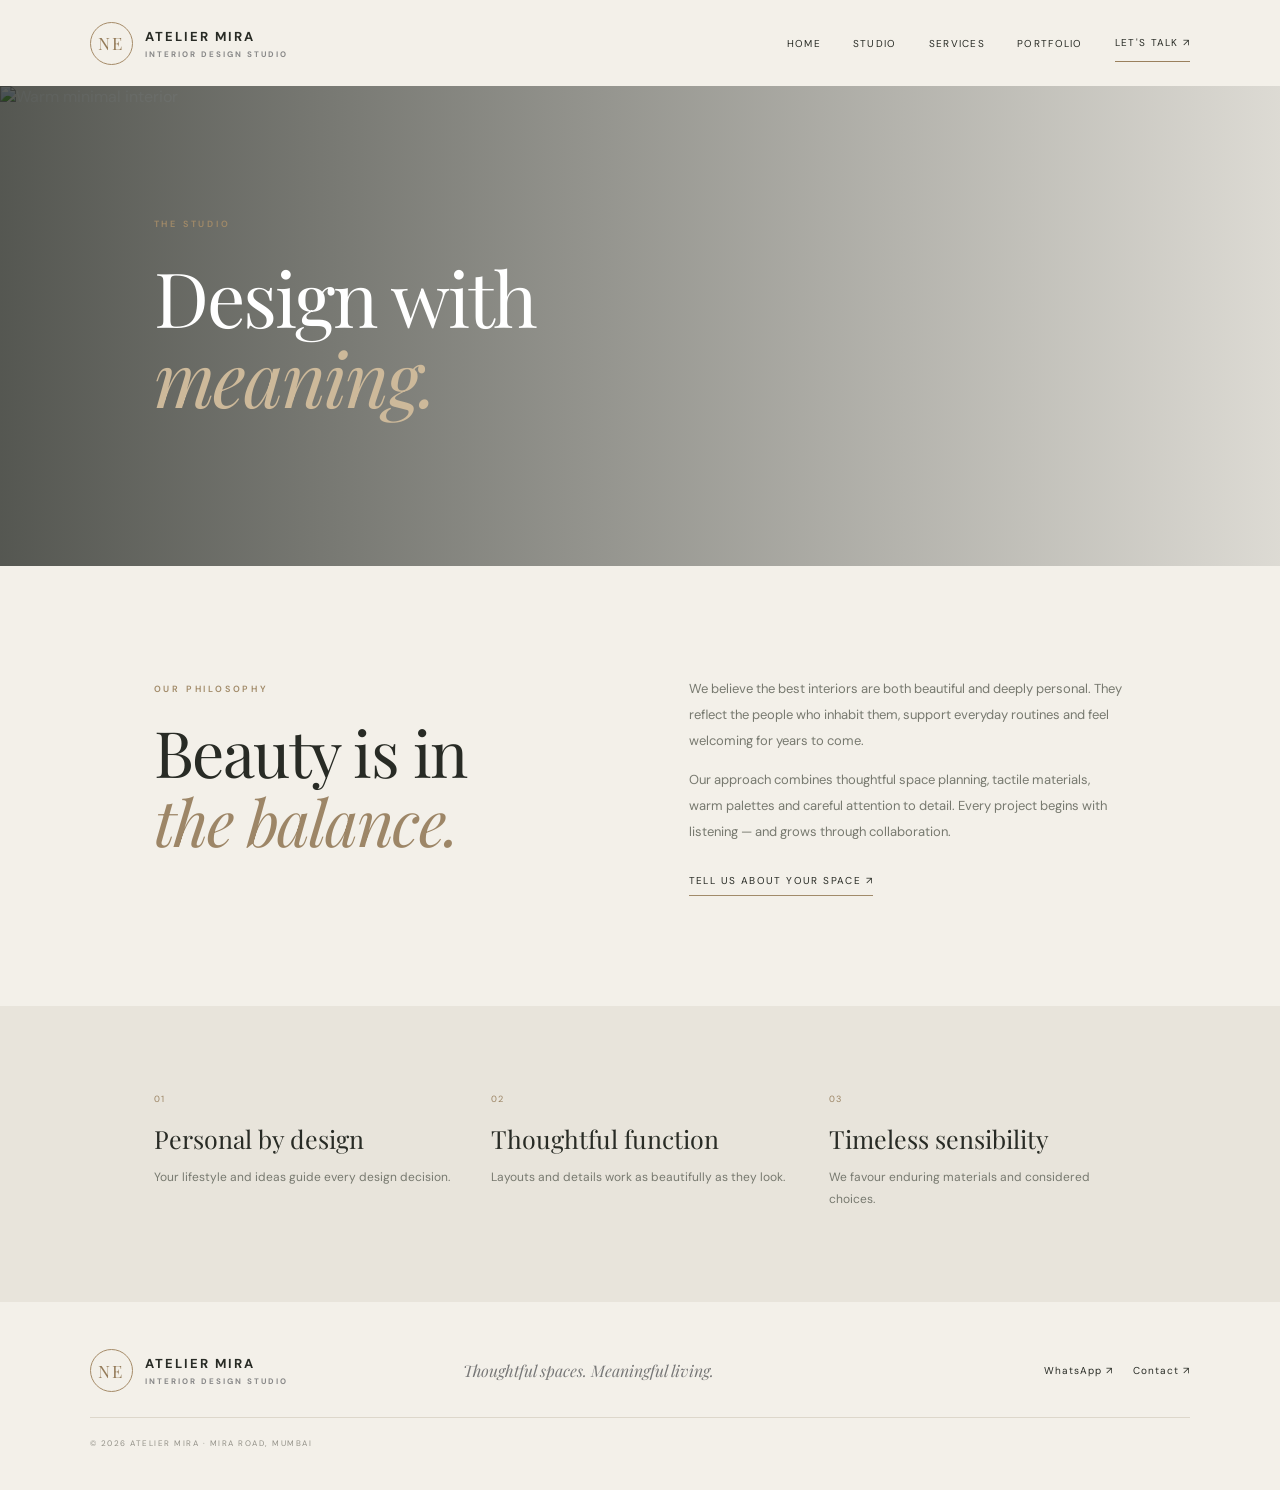
==== about.html @ 62b8bd23 "Add files via upload" ====
<!doctype html><html lang="en"><head><meta charset="UTF-8"><meta name="viewport" content="width=device-width, initial-scale=1"><meta name="description" content="Atelier Mira — luxury interior design in Mira Road, Mumbai."><link rel="preconnect" href="https://fonts.googleapis.com"><link rel="preconnect" href="https://fonts.gstatic.com" crossorigin><link href="https://fonts.googleapis.com/css2?family=DM+Sans:wght@400;500;600;700&family=Playfair+Display:wght@400;500;600&display=swap" rel="stylesheet"><link rel="stylesheet" href="styles.css"><title>Our Studio | Atelier Mira</title></head><body><header class="header"><a class="logo" href="index.html"><span>NE</span><b>ATELIER MIRA<small>INTERIOR DESIGN STUDIO</small></b></a><button class="menu" aria-label="Toggle menu">☰</button><nav><a href="index.html">Home</a><a href="about.html">Studio</a><a href="services.html">Services</a><a href="portfolio.html">Portfolio</a><a class="navbtn" href="contact.html">Let's talk ↗</a></nav></header><section class="pagehero"><img src="https://images.unsplash.com/photo-1600607687939-ce8a6c25118c?auto=format&fit=crop&w=1800&q=85" alt="Warm minimal interior"><div><label class="kicker">THE STUDIO</label><h1>Design with<br><i>meaning.</i></h1></div></section><section class="split wrap"><div><label class="kicker">OUR PHILOSOPHY</label><h2>Beauty is in<br><i>the balance.</i></h2></div><div><p>We believe the best interiors are both beautiful and deeply personal. They reflect the people who inhabit them, support everyday routines and feel welcoming for years to come.</p><p>Our approach combines thoughtful space planning, tactile materials, warm palettes and careful attention to detail. Every project begins with listening — and grows through collaboration.</p><a class="under" href="contact.html">Tell us about your space ↗</a></div></section><section class="values"><div class="wrap valuegrid"><div><span>01</span><h3>Personal by design</h3><p>Your lifestyle and ideas guide every design decision.</p></div><div><span>02</span><h3>Thoughtful function</h3><p>Layouts and details work as beautifully as they look.</p></div><div><span>03</span><h3>Timeless sensibility</h3><p>We favour enduring materials and considered choices.</p></div></div></section><footer><a class="logo" href="index.html"><span>NE</span><b>ATELIER MIRA<small>INTERIOR DESIGN STUDIO</small></b></a><p>Thoughtful spaces. Meaningful living.</p><div><a href="https://wa.me/910000000000" target="_blank" rel="noopener">WhatsApp ↗</a><a href="contact.html">Contact ↗</a></div><small>© <span id="year"></span> ATELIER MIRA · MIRA ROAD, MUMBAI</small></footer><script src="script.js"></script></body></html>
---- styles.css ----
*{box-sizing:border-box}html{scroll-behavior:smooth}body{margin:0;background:#f3f0e9;color:#282b25;font-family:"DM Sans",sans-serif}a{color:inherit;text-decoration:none}.header{height:86px;padding:0 7%;display:flex;align-items:center;justify-content:space-between;background:#f3f0e9;position:relative;z-index:10}.logo{display:flex;align-items:center;gap:12px;font-size:13px;letter-spacing:2px}.logo>span{width:43px;height:43px;border:1px solid #a58b68;border-radius:50%;display:grid;place-items:center;color:#947b59;font:17px "Playfair Display"}.logo small{display:block;font-size:8px;letter-spacing:2px;color:#888;margin-top:4px}.header nav{display:flex;align-items:center;gap:32px;text-transform:uppercase;font-size:10px;letter-spacing:1.3px}.header nav a:hover{color:#a18158}.navbtn{border-bottom:1px solid #9a805d;padding:12px 0}.menu{display:none;background:none;border:0;font-size:24px}.hero{height: min(790px,85vh);min-height:570px;position:relative;color:white;display:flex;align-items:center;overflow:hidden}.heroimg,.shade{position:absolute;inset:0}.heroimg{background:url("https://images.unsplash.com/photo-1600210492486-724fe5c67fb0?auto=format&fit=crop&w=2000&q=90") center/cover;animation:zoom 18s alternate infinite}.shade{background:linear-gradient(90deg,rgba(20,25,20,.76),rgba(20,25,20,.18))}.herotxt{position:relative;margin-left:12%;max-width:650px}.herotxt label,.kicker{font-size:9px;letter-spacing:2.8px;color:#a18a68;font-weight:600}.herotxt label{color:#dfcfb7}.herotxt h1,.pagehero h1,.simplehero h1,.cta h2{font:clamp(58px,7vw,100px)/1.04 "Playfair Display";letter-spacing:-2px;margin:25px 0}.herotxt i,.pagehero i,.simplehero i,.cta i,h2 i{color:#cdb99a;font-weight:400}.herotxt p,.simplehero p{font-size:13px;line-height:1.9;color:#e7e5df;max-width:370px;margin-bottom:34px}.btn{display:inline-flex;gap:35px;align-items:center;background:#e8dfd1;color:#2c3029;padding:17px 20px;font-size:10px;letter-spacing:1.4px;text-transform:uppercase;border:0;cursor:pointer;transition:.2s}.btn:hover{background:#cdb99a;transform:translateY(-2px)}.btn b{font-size:17px}.herobottom{position:absolute;bottom:26px;left:7%;right:7%;display:flex;justify-content:space-between;font-size:8px;letter-spacing:2px}.wrap{padding-left:12%;padding-right:12%}.intro{padding-top:120px;padding-bottom:120px;display:grid;grid-template-columns:1fr 2fr;gap:8%}.intro h2,.sectiontop h2,.feature h2,.split h2{font:clamp(43px,5vw,68px)/1.08 "Playfair Display";letter-spacing:-1.5px;margin:20px 0}.intro h2 i,.sectiontop h2 i,.feature h2 i,.split h2 i{color:#9d8667}.intro p,.feature p,.split p{font-size:13px;line-height:2;color:#77796f;max-width:500px}.under{display:inline-block;border-bottom:1px solid #a18b6a;padding-bottom:8px;margin-top:16px;font-size:10px;text-transform:uppercase;letter-spacing:1.4px}.services,.values{background:#e8e4db;padding:105px 0}.sectiontop{display:flex;justify-content:space-between;align-items:end;margin-bottom:45px}.servicegrid{display:grid;grid-template-columns:1fr 1fr;border-top:1px solid #c9c1b4}.servicegrid>a{padding:30px 20px 30px 0;border-bottom:1px solid #c9c1b4;position:relative}.servicegrid>a:nth-child(odd){border-right:1px solid #c9c1b4}.servicegrid>a:nth-child(even){padding-left:35px}.servicegrid span,.valuegrid span{font-size:9px;color:#9b8464;letter-spacing:1px}.servicegrid h3,.valuegrid h3{font:25px "Playfair Display";font-weight:400;margin:15px 0 8px}.servicegrid p,.valuegrid p{font-size:12px;color:#77796f;line-height:1.8;max-width:360px}.servicegrid b{position:absolute;right:20px;top:30px;color:#9b8464}.feature{padding-top:120px;padding-bottom:120px;display:grid;grid-template-columns:1.1fr 1fr;gap:9%;align-items:center}.feature img{width:100%;height:500px;object-fit:cover}.feature .btn{margin-top:20px}.dark{background:#30382f;color:#f4f0e8}.cta{background:#626b5c;color:#fff;text-align:center;padding:100px 20px}.cta h2{font-size:clamp(45px,6vw,75px)}.cta .btn{margin-top:15px}.cta .kicker{color:#ddc9a9}footer{padding:42px 7%;display:grid;grid-template-columns:1fr 1fr 1fr;gap:20px;align-items:center}footer>p{font:italic 16px "Playfair Display";color:#777}footer>div{text-align:right;font-size:10px;letter-spacing:1px}footer>div a{margin-left:20px}footer>small{grid-column:1/-1;border-top:1px solid #ddd7cb;padding-top:20px;font-size:8px;letter-spacing:1.5px;color:#929087}.pagehero{height:480px;position:relative;color:white;display:flex;align-items:center;padding:0 12%;overflow:hidden}.pagehero img{position:absolute;inset:0;width:100%;height:100%;object-fit:cover}.pagehero:after{content:"";position:absolute;inset:0;background:linear-gradient(90deg,rgba(24,28,23,.72),rgba(24,28,23,.1))}.pagehero>div{position:relative;z-index:1}.pagehero h1{font-size:76px}.split{padding-top:110px;padding-bottom:110px;display:grid;grid-template-columns:1fr 1fr;gap:10%}.split p:first-child{margin-top:0}.values{padding:80px 0}.valuegrid{display:grid;grid-template-columns:repeat(3,1fr);gap:40px}.simplehero{padding:100px 12% 75px;background:#e8e4db}.simplehero h1{font-size:70px;margin:20px 0}.simplehero p{color:#70736b}.service-list{padding-top:40px;padding-bottom:100px}.service-list article{display:grid;grid-template-columns:.7fr 1.2fr 1fr;gap:35px;align-items:center;padding:45px 0;border-bottom:1px solid #d2cabe;scroll-margin-top:30px}.service-list article>span{font-size:9px;letter-spacing:1.5px;color:#9b8464}.service-list h2{font:34px "Playfair Display";font-weight:400;margin:0 0 12px}.service-list p{font-size:12px;line-height:1.9;color:#74766e}.service-list img{width:100%;height:190px;object-fit:cover}.portfolio{padding-top:55px;padding-bottom:100px}.filters{display:flex;gap:25px;margin-bottom:30px;flex-wrap:wrap}.filters button{background:none;border:0;border-bottom:1px solid transparent;padding:8px 0;font:10px "DM Sans";letter-spacing:1px;text-transform:uppercase;color:#89877f;cursor:pointer}.filters button.active{border-color:#9b8464;color:#292d26}.gallery{display:grid;grid-template-columns:repeat(2,1fr);gap:30px 20px}.gallery figure{margin:0}.gallery img{width:100%;height:340px;object-fit:cover;display:block}.gallery figcaption{padding:14px 0;font:21px "Playfair Display"}.gallery figcaption small{float:right;font:8px "DM Sans";letter-spacing:1.5px;color:#9b8464;margin-top:7px}.note,.small{font-size:10px;color:#888;margin-top:25px}.contactwrap{padding-top:60px;padding-bottom:110px;display:grid;grid-template-columns:1fr 1fr;gap:12%}.contactinfo h2{font:40px "Playfair Display";font-weight:400;margin:22px 0 10px}.contactinfo p{font-size:13px;line-height:1.9;color:#777}.contactinfo .kicker{display:block;margin-top:35px}.contactinfo .btn{margin-top:15px}.contactwrap form{display:flex;flex-direction:column;gap:20px}.contactwrap form label{font-size:10px;letter-spacing:1px;color:#777}.contactwrap input,.contactwrap select,.contactwrap textarea{display:block;width:100%;margin-top:8px;padding:12px 0;background:transparent;border:0;border-bottom:1px solid #c8c1b5;border-radius:0;outline:none;font:12px "DM Sans";color:#282b25}.contactwrap textarea{resize:vertical}.contactwrap form .btn{align-self:flex-start;margin-top:8px}.formmsg{font-size:11px;color:#8b7658}@keyframes zoom{to{transform:scale(1.07)}}[hidden]{display:none!important}@media(max-width:800px){.header{height:72px;padding:0 6%}.menu{display:block}.header nav{display:none;position:absolute;top:72px;left:0;right:0;padding:25px 7%;background:#f3f0e9;flex-direction:column;align-items:flex-start;gap:22px}.header nav.open{display:flex}.wrap{padding-left:8%;padding-right:8%}.intro,.feature,.split,.contactwrap{grid-template-columns:1fr;gap:30px}.intro{padding-top:80px;padding-bottom:80px}.feature img{height:370px}.sectiontop{display:block}.servicegrid{margin-top:30px}.pagehero{height:390px;padding:0 8%}.pagehero h1,.simplehero h1{font-size:58px}.simplehero{padding:75px 8% 55px}.service-list article{grid-template-columns:1fr 1fr}.service-list article>span{grid-column:1/-1}.service-list img{height:160px}.valuegrid{grid-template-columns:1fr 1fr}.contactwrap{padding-top:40px}footer{grid-template-columns:1fr 1fr}footer>p{grid-column:1/-1;grid-row:2}footer>div{grid-column:2;grid-row:1}}@media(max-width:480px){.herotxt{margin:0 8%}.herotxt h1{font-size:54px}.herobottom{font-size:7px}.servicegrid{grid-template-columns:1fr}.servicegrid>a:nth-child(odd){border-right:0}.servicegrid>a:nth-child(even){padding-left:0}.servicegrid>a{padding:25px 0}.gallery{grid-template-columns:1fr}.gallery img{height:300px}.service-list article{grid-template-columns:1fr}.service-list article>span{grid-column:auto}.service-list img{height:220px}.valuegrid{grid-template-columns:1fr}.pagehero h1,.simplehero h1{font-size:48px}footer{padding:35px 7%}}
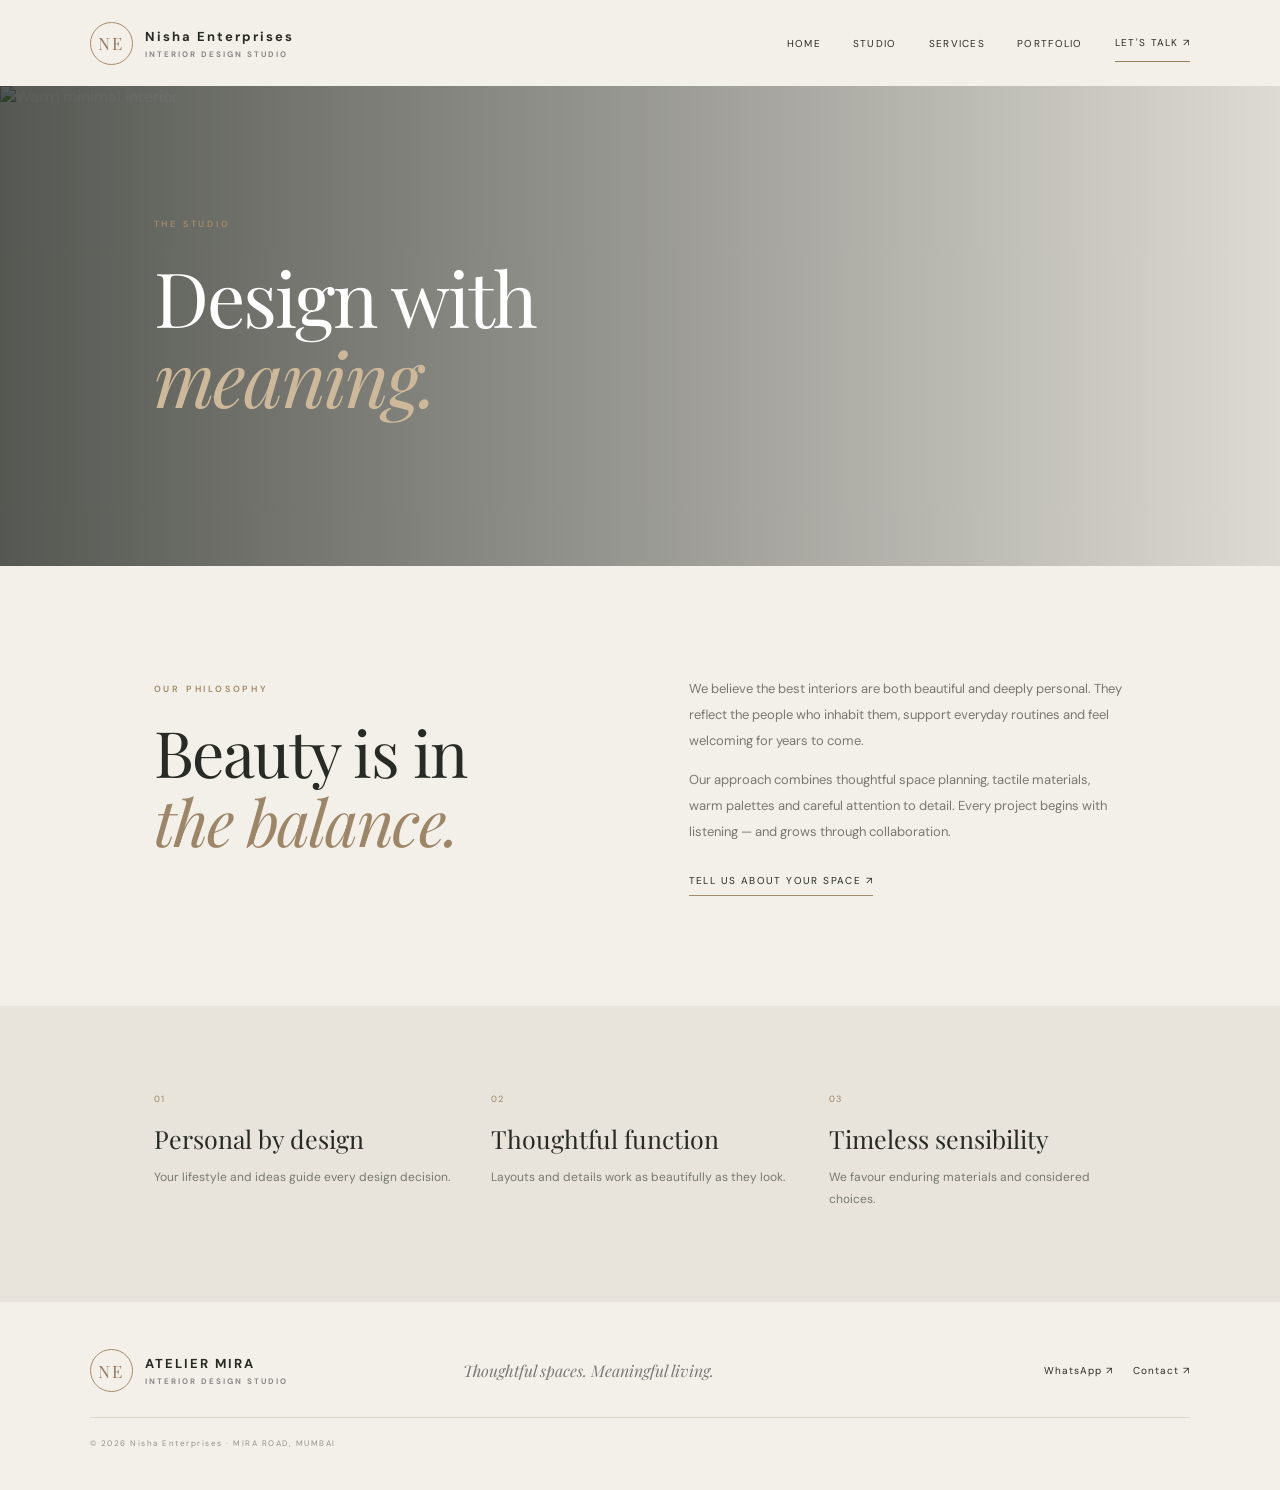
==== commit a902b371: "Update about.html" ====
--- a/about.html
+++ b/about.html
@@ -1 +1 @@
-<!doctype html><html lang="en"><head><meta charset="UTF-8"><meta name="viewport" content="width=device-width, initial-scale=1"><meta name="description" content="Atelier Mira — luxury interior design in Mira Road, Mumbai."><link rel="preconnect" href="https://fonts.googleapis.com"><link rel="preconnect" href="https://fonts.gstatic.com" crossorigin><link href="https://fonts.googleapis.com/css2?family=DM+Sans:wght@400;500;600;700&family=Playfair+Display:wght@400;500;600&display=swap" rel="stylesheet"><link rel="stylesheet" href="styles.css"><title>Our Studio | Atelier Mira</title></head><body><header class="header"><a class="logo" href="index.html"><span>NE</span><b>ATELIER MIRA<small>INTERIOR DESIGN STUDIO</small></b></a><button class="menu" aria-label="Toggle menu">☰</button><nav><a href="index.html">Home</a><a href="about.html">Studio</a><a href="services.html">Services</a><a href="portfolio.html">Portfolio</a><a class="navbtn" href="contact.html">Let's talk ↗</a></nav></header><section class="pagehero"><img src="https://images.unsplash.com/photo-1600607687939-ce8a6c25118c?auto=format&fit=crop&w=1800&q=85" alt="Warm minimal interior"><div><label class="kicker">THE STUDIO</label><h1>Design with<br><i>meaning.</i></h1></div></section><section class="split wrap"><div><label class="kicker">OUR PHILOSOPHY</label><h2>Beauty is in<br><i>the balance.</i></h2></div><div><p>We believe the best interiors are both beautiful and deeply personal. They reflect the people who inhabit them, support everyday routines and feel welcoming for years to come.</p><p>Our approach combines thoughtful space planning, tactile materials, warm palettes and careful attention to detail. Every project begins with listening — and grows through collaboration.</p><a class="under" href="contact.html">Tell us about your space ↗</a></div></section><section class="values"><div class="wrap valuegrid"><div><span>01</span><h3>Personal by design</h3><p>Your lifestyle and ideas guide every design decision.</p></div><div><span>02</span><h3>Thoughtful function</h3><p>Layouts and details work as beautifully as they look.</p></div><div><span>03</span><h3>Timeless sensibility</h3><p>We favour enduring materials and considered choices.</p></div></div></section><footer><a class="logo" href="index.html"><span>NE</span><b>ATELIER MIRA<small>INTERIOR DESIGN STUDIO</small></b></a><p>Thoughtful spaces. Meaningful living.</p><div><a href="https://wa.me/910000000000" target="_blank" rel="noopener">WhatsApp ↗</a><a href="contact.html">Contact ↗</a></div><small>© <span id="year"></span> ATELIER MIRA · MIRA ROAD, MUMBAI</small></footer><script src="script.js"></script></body></html>+<!doctype html><html lang="en"><head><meta charset="UTF-8"><meta name="viewport" content="width=device-width, initial-scale=1"><meta name="description" content="Nisha Enterprises — luxury interior design in Mira Road, Mumbai."><link rel="preconnect" href="https://fonts.googleapis.com"><link rel="preconnect" href="https://fonts.gstatic.com" crossorigin><link href="https://fonts.googleapis.com/css2?family=DM+Sans:wght@400;500;600;700&family=Playfair+Display:wght@400;500;600&display=swap" rel="stylesheet"><link rel="stylesheet" href="styles.css"><title>Our Studio | Atelier Mira</title></head><body><header class="header"><a class="logo" href="index.html"><span>NE</span><b>Nisha Enterprises<small>INTERIOR DESIGN STUDIO</small></b></a><button class="menu" aria-label="Toggle menu">☰</button><nav><a href="index.html">Home</a><a href="about.html">Studio</a><a href="services.html">Services</a><a href="portfolio.html">Portfolio</a><a class="navbtn" href="contact.html">Let's talk ↗</a></nav></header><section class="pagehero"><img src="https://images.unsplash.com/photo-1600607687939-ce8a6c25118c?auto=format&fit=crop&w=1800&q=85" alt="Warm minimal interior"><div><label class="kicker">THE STUDIO</label><h1>Design with<br><i>meaning.</i></h1></div></section><section class="split wrap"><div><label class="kicker">OUR PHILOSOPHY</label><h2>Beauty is in<br><i>the balance.</i></h2></div><div><p>We believe the best interiors are both beautiful and deeply personal. They reflect the people who inhabit them, support everyday routines and feel welcoming for years to come.</p><p>Our approach combines thoughtful space planning, tactile materials, warm palettes and careful attention to detail. Every project begins with listening — and grows through collaboration.</p><a class="under" href="contact.html">Tell us about your space ↗</a></div></section><section class="values"><div class="wrap valuegrid"><div><span>01</span><h3>Personal by design</h3><p>Your lifestyle and ideas guide every design decision.</p></div><div><span>02</span><h3>Thoughtful function</h3><p>Layouts and details work as beautifully as they look.</p></div><div><span>03</span><h3>Timeless sensibility</h3><p>We favour enduring materials and considered choices.</p></div></div></section><footer><a class="logo" href="index.html"><span>NE</span><b>ATELIER MIRA<small>INTERIOR DESIGN STUDIO</small></b></a><p>Thoughtful spaces. Meaningful living.</p><div><a href="https://wa.me/910000000000" target="_blank" rel="noopener">WhatsApp ↗</a><a href="contact.html">Contact ↗</a></div><small>© <span id="year"></span> Nisha Enterprises · MIRA ROAD, MUMBAI</small></footer><script src="script.js"></script></body></html>
